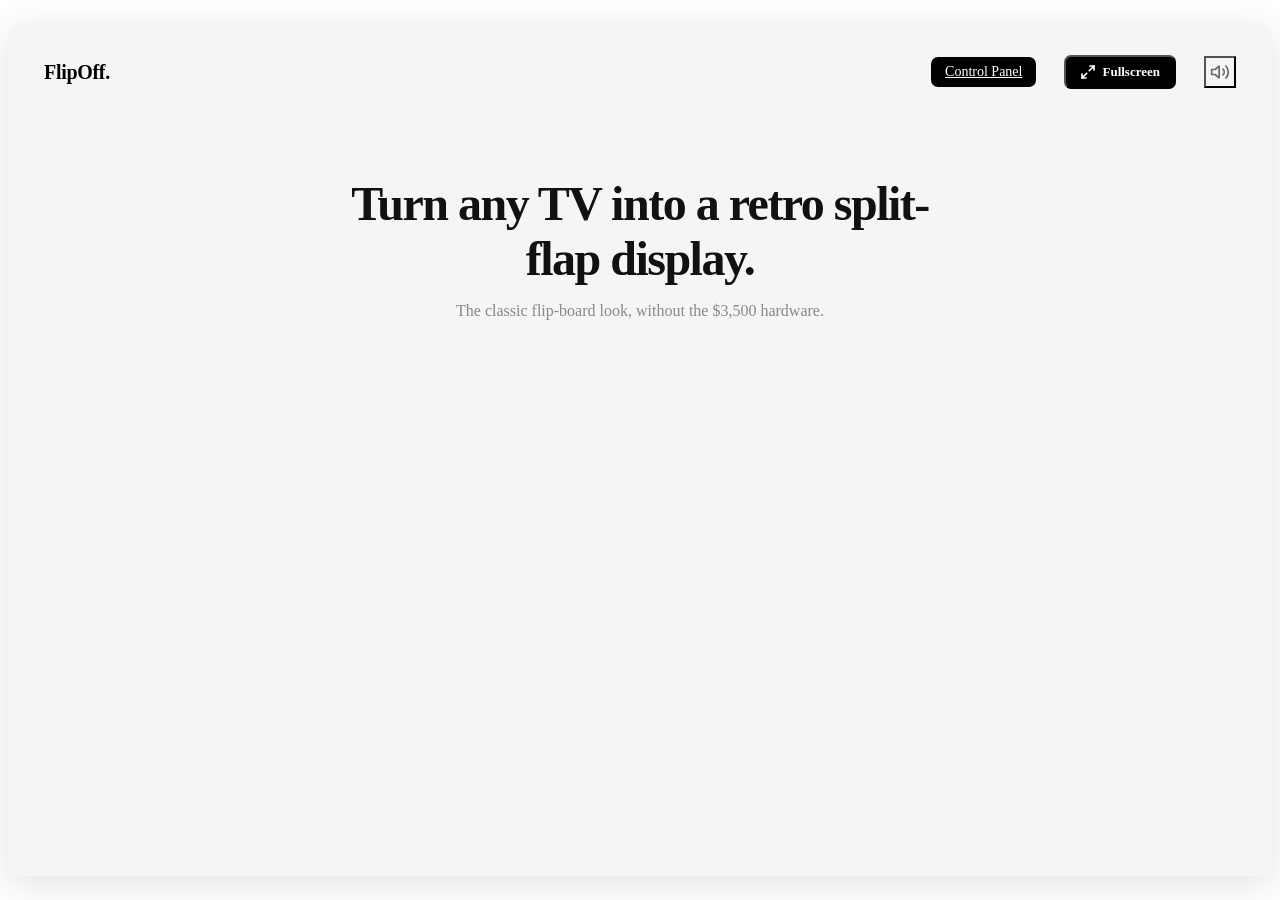
==== index.html @ ccb7f588 "Merge be5b79153ee6d82379eacf5902e89ccac1055d7d into ebd8f2633d97cfde6c48ea0d386c1bfff3093347" ====
<!DOCTYPE html>
<html lang="en">
<head>
  <meta charset="UTF-8">
  <meta name="viewport" content="width=device-width, initial-scale=1.0">
  <meta name="theme-color" content="#111111">
  <title>FlipOff. — Free Split-Flap Display for Any TV</title>
  <link rel="stylesheet" href="css/reset.css">
  <link rel="stylesheet" href="css/layout.css">
  <link rel="stylesheet" href="css/board.css">
  <link rel="stylesheet" href="css/tile.css">
  <link rel="stylesheet" href="css/responsive.css">
</head>
<body>

  <div class="page-frame">
    <!-- Header -->
    <header class="header">
      <div class="header-logo">FlipOff.</div>
      <nav class="header-nav">
        <a href="control.html" target="_blank" class="control-panel-btn">Control Panel</a>
        <button class="fullscreen-btn" id="fullscreen-btn" title="Toggle fullscreen">
          <svg width="16" height="16" viewBox="0 0 24 24" fill="none" stroke="currentColor" stroke-width="2.5" stroke-linecap="round" stroke-linejoin="round">
            <polyline points="15 3 21 3 21 9"></polyline>
            <polyline points="9 21 3 21 3 15"></polyline>
            <line x1="21" y1="3" x2="14" y2="10"></line>
            <line x1="3" y1="21" x2="10" y2="14"></line>
          </svg>
          Fullscreen
        </button>
        <button class="volume-icon" id="volume-btn" title="Toggle sound">
          <svg width="20" height="20" viewBox="0 0 24 24" fill="none" stroke="currentColor" stroke-width="2" stroke-linecap="round" stroke-linejoin="round">
            <polygon points="11 5 6 9 2 9 2 15 6 15 11 19 11 5"></polygon>
            <path d="M19.07 4.93a10 10 0 0 1 0 14.14"></path>
            <path d="M15.54 8.46a5 5 0 0 1 0 7.07"></path>
          </svg>
        </button>
      </nav>
    </header>

    <!-- Hero -->
    <section class="hero">
      <h1>Turn any TV into a retro split-flap display.</h1>
      <p class="subtitle">The classic flip-board look, without the $3,500 hardware.</p>
    </section>

    <!-- Board -->
    <section class="board-section" id="board-container">
    </section>
  </div>

  <script type="module" src="js/main.js"></script>
</body>
</html>
---- css/layout.css ----
/* Page Frame — mock browser window */
.page-frame {
  max-width: 1280px;
  margin: 24px auto;
  background: #F5F5F5;
  border-radius: 16px;
  box-shadow: 0 8px 40px rgba(0, 0, 0, 0.12);
  overflow: hidden;
  min-height: calc(100vh - 48px);
  display: flex;
  flex-direction: column;
}

/* Header */
.header {
  display: flex;
  align-items: center;
  justify-content: space-between;
  padding: 18px 36px;
  height: 60px;
  flex-shrink: 0;
}

.header-logo {
  font-size: 20px;
  font-weight: 800;
  letter-spacing: -0.3px;
}

.header-nav {
  display: flex;
  align-items: center;
  gap: 28px;
}

.header-nav a {
  font-size: 14px;
  font-weight: 500;
  color: #666;
  transition: color 0.2s;
}

.header-nav a:hover {
  color: #000;
}

.volume-icon {
  display: flex;
  align-items: center;
  justify-content: center;
  background: none;
  color: #666;
  padding: 4px;
  transition: color 0.2s;
}

.volume-icon:hover {
  color: #000;
}

.volume-icon.muted svg path:last-child,
.volume-icon.muted svg path:nth-child(2) {
  display: none;
}

/* Hero */
.hero {
  text-align: center;
  padding: 56px 24px 44px;
  flex-shrink: 0;
}

.hero h1 {
  font-size: 48px;
  font-weight: 800;
  letter-spacing: -1.5px;
  line-height: 1.15;
  max-width: 650px;
  margin: 0 auto 14px;
  color: #111;
}

.hero .subtitle {
  font-size: 16px;
  color: #888;
  margin-bottom: 28px;
  font-weight: 400;
}

.hero-cta {
  display: inline-flex;
  align-items: center;
  gap: 10px;
}

.hero-cta input {
  padding: 12px 18px;
  border: 1.5px solid #E0E0E0;
  border-radius: 8px;
  font-size: 14px;
  background: #fff;
  width: 220px;
}

.hero-cta input::placeholder {
  color: #bbb;
}

.hero-cta input:focus {
  border-color: #999;
}

.hero-cta button {
  padding: 12px 22px;
  background: #000;
  color: #fff;
  font-size: 14px;
  font-weight: 600;
  border-radius: 8px;
  white-space: nowrap;
  transition: background 0.2s;
}

.hero-cta button:hover {
  background: #222;
}

/* Board Section */
.board-section {
  flex: 1;
  display: flex;
  justify-content: center;
  align-items: flex-start;
  padding: 0 24px 32px;
}

/* Nav action buttons */
.control-panel-btn,
.fullscreen-btn {
  padding: 7px 14px;
  background: #000;
  color: #fff !important;
  font-size: 13px;
  font-weight: 600;
  border-radius: 7px;
  transition: background 0.2s;
}

.control-panel-btn:hover,
.fullscreen-btn:hover {
  background: #333 !important;
  color: #fff !important;
}

.fullscreen-btn {
  display: inline-flex;
  align-items: center;
  gap: 6px;
  cursor: pointer;
  font-family: inherit;
}

/* Fullscreen: hide header+hero, board fills viewport */
.fullscreen-active .header,
.fullscreen-active .hero {
  display: none;
}

.fullscreen-active .page-frame {
  max-width: 100%;
  margin: 0;
  border-radius: 0;
  background: #111;
  min-height: 100vh;
}

.fullscreen-active .board-section {
  padding: 0;
  height: 100vh;
  align-items: center;
}
---- css/board.css ----
/* Board Container */
.board {
  --tile-size: clamp(36px, 4.2vw, 62px);
  --tile-gap: clamp(3px, 0.3vw, 5px);

  position: relative;
  background: #1A1A1A;
  border-radius: 16px;
  padding: 28px 48px 40px;
  width: 100%;
  box-shadow:
    0 -4px 20px rgba(0, 0, 0, 0.1);
  overflow: hidden;
}

/* Tile Grid */
.tile-grid {
  display: grid;
  grid-template-columns: repeat(var(--grid-cols, 22), var(--tile-size));
  grid-template-rows: repeat(var(--grid-rows, 5), var(--tile-size));
  gap: var(--tile-gap);
  justify-content: center;
}

/* Accent Squares — small stacked blocks in top corners */
.accent-bar {
  position: absolute;
  top: 30px;
  display: flex;
  flex-direction: column;
  gap: 3px;
  z-index: 5;
}

.accent-bar-left {
  left: 18px;
}

.accent-bar-right {
  right: 18px;
}

.accent-segment {
  width: 14px;
  height: 14px;
  border-radius: 2px;
  transition: background-color 0.5s ease;
}

/* Keyboard Shortcut Indicator */
.keyboard-hint {
  position: absolute;
  bottom: 12px;
  left: 16px;
  width: 28px;
  height: 28px;
  border-radius: 50%;
  background: rgba(255, 255, 255, 0.08);
  display: flex;
  align-items: center;
  justify-content: center;
  font-size: 12px;
  font-weight: 700;
  color: rgba(255, 255, 255, 0.35);
  cursor: pointer;
  transition: background 0.2s;
}

.keyboard-hint:hover {
  background: rgba(255, 255, 255, 0.15);
}

/* Shortcuts Overlay */
.shortcuts-overlay {
  display: none;
  position: absolute;
  bottom: 48px;
  left: 16px;
  background: rgba(0, 0, 0, 0.92);
  border: 1px solid rgba(255, 255, 255, 0.1);
  border-radius: 8px;
  padding: 12px 16px;
  font-size: 12px;
  color: rgba(255, 255, 255, 0.7);
  z-index: 10;
  min-width: 180px;
}

.shortcuts-overlay.visible {
  display: block;
}

.shortcuts-overlay div {
  display: flex;
  justify-content: space-between;
  padding: 4px 0;
}

.shortcuts-overlay kbd {
  background: rgba(255, 255, 255, 0.1);
  padding: 1px 6px;
  border-radius: 3px;
  font-family: inherit;
  font-size: 11px;
  margin-left: 16px;
}

/* Fullscreen: fill the screen edge-to-edge */
.fullscreen-active .board {
  border-radius: 0;
  box-shadow: none;
  padding: 24px 36px 36px;
}

/* Scroll indicator at bottom of board */
.board::after {
  content: '';
  position: absolute;
  bottom: 12px;
  left: 50%;
  transform: translateX(-50%);
  width: 40px;
  height: 4px;
  border-radius: 2px;
  background: rgba(255, 255, 255, 0.15);
}
---- css/tile.css ----
/* Tile Wrapper */
.tile {
  width: var(--tile-size);
  height: var(--tile-size);
  perspective: 400px;
  background: #111;
  border-radius: 3px;
  position: relative;
  overflow: hidden;
  box-shadow:
    inset 0 0 0 1px rgba(255, 255, 255, 0.03),
    inset 0 8px 12px rgba(255, 255, 255, 0.02),
    inset 0 -12px 12px rgba(0, 0, 0, 0.32);
}

/* Static and moving halves */
.tile-half {
  position: absolute;
  left: 1px;
  right: 1px;
  height: calc(50% - 1px);
  overflow: hidden;
  background:
    linear-gradient(180deg, rgba(255, 255, 255, 0.05), transparent 30%),
    linear-gradient(180deg, #2C2C2C, #1E1E1E);
  box-shadow: inset 0 1px 2px rgba(255, 255, 255, 0.04);
}

.tile-half-top {
  top: 1px;
  border-radius: 2px 2px 0 0;
}

.tile-half-bottom {
  bottom: 1px;
  border-radius: 0 0 2px 2px;
}

.tile-static-top {
  z-index: 1;
}

.tile-static-bottom {
  z-index: 1;
  background:
    linear-gradient(180deg, rgba(255, 255, 255, 0.02), transparent 40%),
    linear-gradient(180deg, #1F1F1F, #191919);
}

.tile-flap {
  z-index: 3;
  backface-visibility: hidden;
}

.tile-flap-top {
  transform-origin: center bottom;
}

.tile-flap-bottom {
  transform-origin: center top;
  transform: rotateX(90deg);
  background:
    linear-gradient(180deg, rgba(255, 255, 255, 0.06), transparent 35%),
    linear-gradient(180deg, #262626, #1A1A1A);
}

.tile-half span {
  position: absolute;
  left: 0;
  right: 0;
  width: 100%;
  height: var(--tile-size);
  display: flex;
  align-items: center;
  justify-content: center;
  font-size: calc(var(--tile-size) * 0.52);
  font-weight: 700;
  color: #FFFFFF;
  text-transform: uppercase;
  letter-spacing: 0.04em;
  line-height: 1;
  text-shadow: 0 1px 0 rgba(0, 0, 0, 0.45);
  font-family: 'Helvetica Neue', Helvetica, Arial, sans-serif;
}

.tile-half-top span {
  top: 0;
}

.tile-half-bottom span {
  top: calc(var(--tile-size) * -0.5);
}

/* Horizontal Split Line — subtle mechanical seam */
.tile::after {
  content: "";
  position: absolute;
  left: 1px;
  right: 1px;
  top: 50%;
  transform: translateY(-1px);
  z-index: 4;
  height: 1px;
  background: rgba(0, 0, 0, 0.5);
  box-shadow: 0 1px 0 rgba(255, 255, 255, 0.05);
  pointer-events: none;
}

.tile-flap::before {
  content: "";
  position: absolute;
  inset: 0;
  background: linear-gradient(
    180deg,
    rgba(255, 255, 255, 0.08),
    transparent 40%,
    rgba(0, 0, 0, 0.18)
  );
  pointer-events: none;
}

.tile-flap-top::after,
.tile-flap-bottom::after {
  content: "";
  position: absolute;
  inset: 0;
  pointer-events: none;
  opacity: 0;
}

.tile-flap-top::after {
  background: linear-gradient(180deg, transparent, rgba(0, 0, 0, 0.35));
}

.tile-flap-bottom::after {
  background: linear-gradient(180deg, rgba(0, 0, 0, 0.55), transparent 55%);
}

.tile.is-flipping .tile-flap-top {
  animation: flapTop var(--flip-duration, 130ms) cubic-bezier(0.35, 0, 0.2, 1) forwards;
}

.tile.is-flipping .tile-flap-bottom {
  animation: flapBottom var(--flip-duration, 130ms) cubic-bezier(0.2, 0.7, 0.18, 1) forwards;
}

.tile.is-flipping .tile-flap-top::after,
.tile.is-flipping .tile-flap-bottom::after {
  opacity: 1;
}

@keyframes flapTop {
  0% {
    transform: rotateX(0deg);
    filter: brightness(1);
  }
  49% {
    transform: rotateX(-90deg);
    filter: brightness(0.76);
  }
  100% {
    transform: rotateX(-90deg);
    filter: brightness(0.76);
  }
}

@keyframes flapBottom {
  0% {
    transform: rotateX(90deg);
    filter: brightness(0.7);
  }
  49% {
    transform: rotateX(90deg);
    filter: brightness(0.7);
  }
  100% {
    transform: rotateX(0deg);
    filter: brightness(1);
  }
}

/* GPU compositing hint during animation only */
.tile.is-flipping .tile-flap {
  will-change: transform;
}
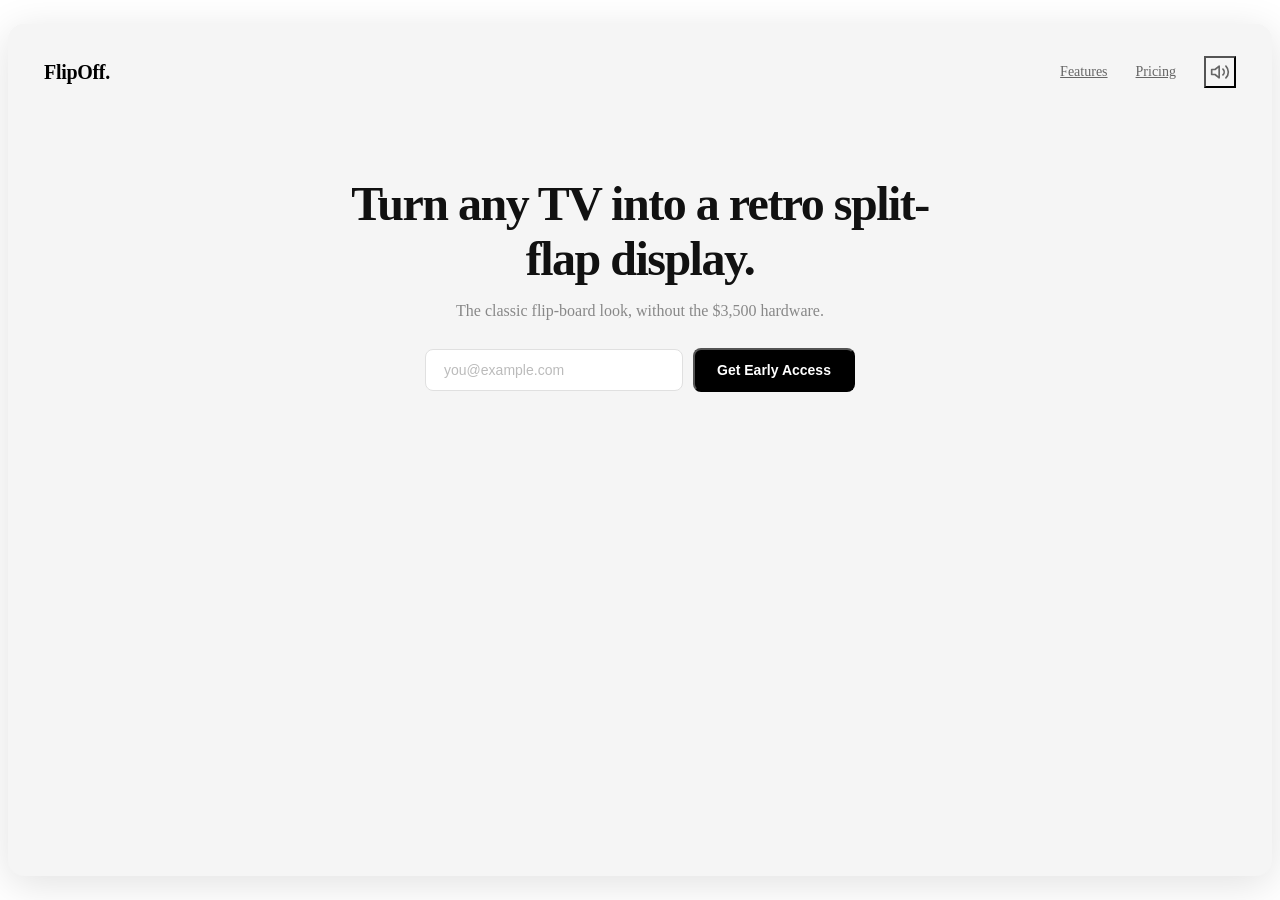
==== commit d567e59f: "Add header and hero section to index.html insignia+" ====
--- a/index.html
+++ b/index.html
@@ -11,23 +11,21 @@
   <link rel="stylesheet" href="css/tile.css">
   <link rel="stylesheet" href="css/responsive.css">
 </head>
+
+
+  
 <body>
 
   <div class="page-frame">
+
+
+    
     <!-- Header -->
     <header class="header">
       <div class="header-logo">FlipOff.</div>
       <nav class="header-nav">
-        <a href="control.html" target="_blank" class="control-panel-btn">Control Panel</a>
-        <button class="fullscreen-btn" id="fullscreen-btn" title="Toggle fullscreen">
-          <svg width="16" height="16" viewBox="0 0 24 24" fill="none" stroke="currentColor" stroke-width="2.5" stroke-linecap="round" stroke-linejoin="round">
-            <polyline points="15 3 21 3 21 9"></polyline>
-            <polyline points="9 21 3 21 3 15"></polyline>
-            <line x1="21" y1="3" x2="14" y2="10"></line>
-            <line x1="3" y1="21" x2="10" y2="14"></line>
-          </svg>
-          Fullscreen
-        </button>
+        <a href="#features">Features</a>
+        <a href="#pricing">Pricing</a>
         <button class="volume-icon" id="volume-btn" title="Toggle sound">
           <svg width="20" height="20" viewBox="0 0 24 24" fill="none" stroke="currentColor" stroke-width="2" stroke-linecap="round" stroke-linejoin="round">
             <polygon points="11 5 6 9 2 9 2 15 6 15 11 19 11 5"></polygon>
@@ -38,17 +36,31 @@
       </nav>
     </header>
 
+
+
+    
     <!-- Hero -->
     <section class="hero">
       <h1>Turn any TV into a retro split-flap display.</h1>
       <p class="subtitle">The classic flip-board look, without the $3,500 hardware.</p>
+      <div class="hero-cta">
+        <input type="email" placeholder="you@example.com">
+        <button id="cta-btn">Get Early Access</button>
+      </div>
     </section>
+
+
+    
 
     <!-- Board -->
     <section class="board-section" id="board-container">
     </section>
   </div>
 
+
+  
   <script type="module" src="js/main.js"></script>
 </body>
 </html>
+
+
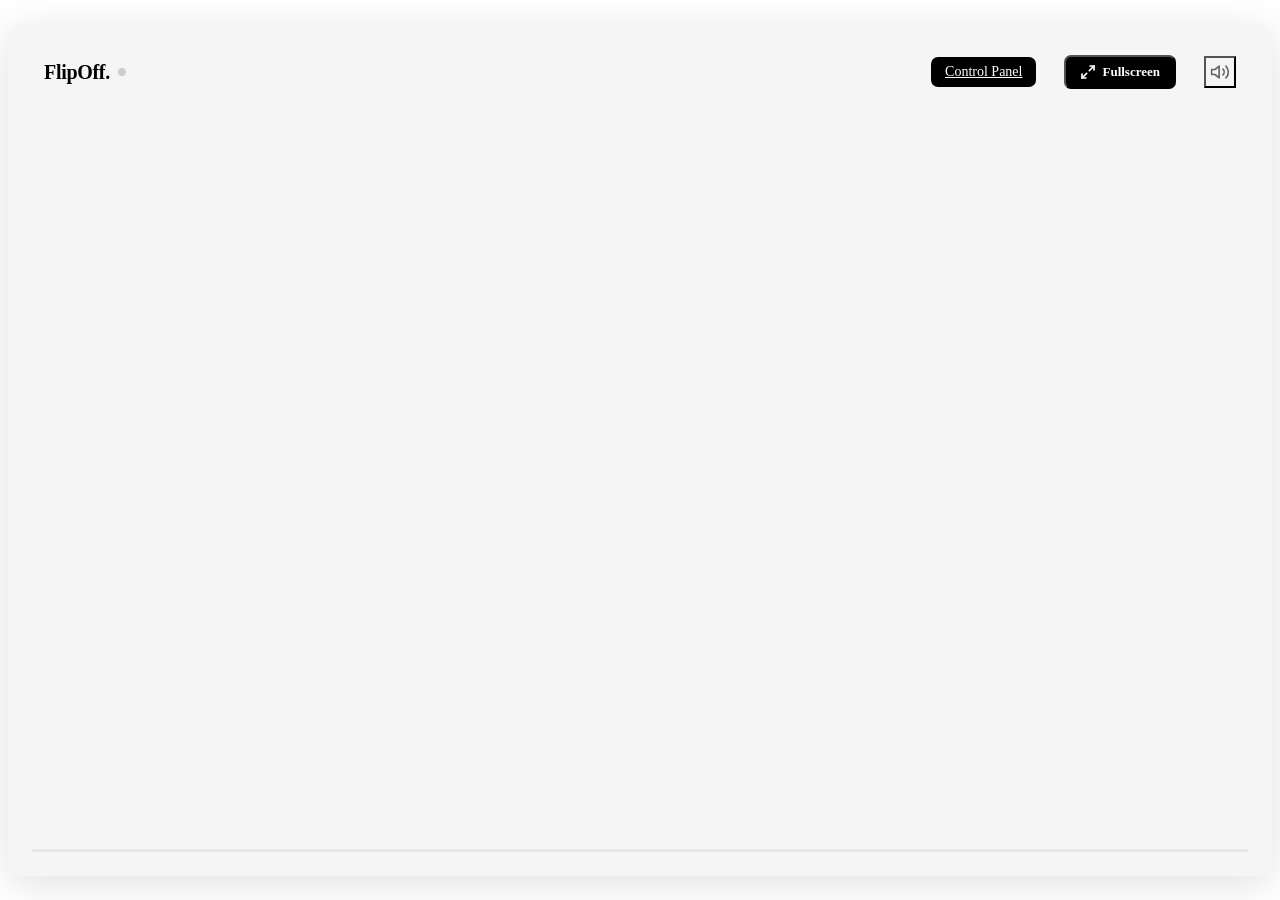
==== commit b35eff83: "Merge 67ab6e579115b501904edce0defa321391e6d91f into ebd8f2633d97cfde6c48ea0d386c1bfff3093347" ====
--- a/index.html
+++ b/index.html
@@ -11,22 +11,28 @@
   <link rel="stylesheet" href="css/tile.css">
   <link rel="stylesheet" href="css/responsive.css">
 </head>
-
-
-  
 <body>
 
   <div class="page-frame">
-
-
-    
     <!-- Header -->
     <header class="header">
-      <div class="header-logo">FlipOff.</div>
+      <div class="header-logo">
+        FlipOff.
+        <span class="config-indicator" id="config-indicator"></span>
+      </div>
       <nav class="header-nav">
-        <a href="#features">Features</a>
-        <a href="#pricing">Pricing</a>
-        <button class="volume-icon" id="volume-btn" title="Toggle sound">
+        <a href="control.html" target="flipoff-control" class="control-panel-btn">Control Panel</a>
+        <a href="/admin" class="control-panel-btn admin-btn" id="admin-btn" style="display:none">Admin</a>
+        <button class="fullscreen-btn" id="fullscreen-btn" aria-label="Toggle fullscreen">
+          <svg width="16" height="16" viewBox="0 0 24 24" fill="none" stroke="currentColor" stroke-width="2.5" stroke-linecap="round" stroke-linejoin="round">
+            <polyline points="15 3 21 3 21 9"></polyline>
+            <polyline points="9 21 3 21 3 15"></polyline>
+            <line x1="21" y1="3" x2="14" y2="10"></line>
+            <line x1="3" y1="21" x2="10" y2="14"></line>
+          </svg>
+          Fullscreen
+        </button>
+        <button class="volume-icon" id="volume-btn" aria-label="Toggle sound">
           <svg width="20" height="20" viewBox="0 0 24 24" fill="none" stroke="currentColor" stroke-width="2" stroke-linecap="round" stroke-linejoin="round">
             <polygon points="11 5 6 9 2 9 2 15 6 15 11 19 11 5"></polygon>
             <path d="M19.07 4.93a10 10 0 0 1 0 14.14"></path>
@@ -36,31 +42,16 @@
       </nav>
     </header>
 
+    <!-- Board -->
+    <main class="board-section" id="board-container" role="status" aria-live="polite" aria-label="Split-flap message display">
+    </main>
 
-
-    
-    <!-- Hero -->
-    <section class="hero">
-      <h1>Turn any TV into a retro split-flap display.</h1>
-      <p class="subtitle">The classic flip-board look, without the $3,500 hardware.</p>
-      <div class="hero-cta">
-        <input type="email" placeholder="you@example.com">
-        <button id="cta-btn">Get Early Access</button>
-      </div>
-    </section>
-
-
-    
-
-    <!-- Board -->
-    <section class="board-section" id="board-container">
-    </section>
+    <!-- Countdown bar (hidden in fullscreen) -->
+    <div class="countdown-bar" id="countdown-bar" role="progressbar" aria-label="Time until next message">
+      <div class="countdown-fill" id="countdown-fill"></div>
+    </div>
   </div>
 
-
-  
   <script type="module" src="js/main.js"></script>
 </body>
 </html>
-
-
--- a/css/layout.css
+++ b/css/layout.css
@@ -25,6 +25,29 @@
   font-size: 20px;
   font-weight: 800;
   letter-spacing: -0.3px;
+  display: flex;
+  align-items: center;
+  gap: 8px;
+}
+
+.config-indicator {
+  display: inline-block;
+  width: 8px;
+  height: 8px;
+  border-radius: 50%;
+  background: #ccc;
+  flex-shrink: 0;
+  transition: background 0.3s, box-shadow 0.3s;
+}
+
+.config-indicator.online {
+  background: #00FF7F;
+  box-shadow: 0 0 6px rgba(0, 255, 127, 0.4);
+}
+
+.config-indicator.offline {
+  background: #FF4D00;
+  box-shadow: 0 0 6px rgba(255, 77, 0, 0.4);
 }
 
 .header-nav {
@@ -63,77 +86,6 @@
   display: none;
 }
 
-/* Hero */
-.hero {
-  text-align: center;
-  padding: 56px 24px 44px;
-  flex-shrink: 0;
-}
-
-.hero h1 {
-  font-size: 48px;
-  font-weight: 800;
-  letter-spacing: -1.5px;
-  line-height: 1.15;
-  max-width: 650px;
-  margin: 0 auto 14px;
-  color: #111;
-}
-
-.hero .subtitle {
-  font-size: 16px;
-  color: #888;
-  margin-bottom: 28px;
-  font-weight: 400;
-}
-
-.hero-cta {
-  display: inline-flex;
-  align-items: center;
-  gap: 10px;
-}
-
-.hero-cta input {
-  padding: 12px 18px;
-  border: 1.5px solid #E0E0E0;
-  border-radius: 8px;
-  font-size: 14px;
-  background: #fff;
-  width: 220px;
-}
-
-.hero-cta input::placeholder {
-  color: #bbb;
-}
-
-.hero-cta input:focus {
-  border-color: #999;
-}
-
-.hero-cta button {
-  padding: 12px 22px;
-  background: #000;
-  color: #fff;
-  font-size: 14px;
-  font-weight: 600;
-  border-radius: 8px;
-  white-space: nowrap;
-  transition: background 0.2s;
-}
-
-.hero-cta button:hover {
-  background: #222;
-}
-
-/* Board Section */
-.board-section {
-  flex: 1;
-  display: flex;
-  justify-content: center;
-  align-items: flex-start;
-  padding: 0 24px 32px;
-}
-
 /* Nav action buttons */
 .control-panel-btn,
 .fullscreen-btn {
@@ -160,9 +112,36 @@
   font-family: inherit;
 }
 
-/* Fullscreen: hide header+hero, board fills viewport */
+/* Board Section */
+.board-section {
+  flex: 1;
+  display: flex;
+  justify-content: center;
+  align-items: flex-start;
+  padding: 0 24px 32px;
+}
+
+/* Countdown progress bar */
+.countdown-bar {
+  height: 3px;
+  background: rgba(0, 0, 0, 0.06);
+  margin: 0 24px 24px;
+  border-radius: 2px;
+  overflow: hidden;
+  flex-shrink: 0;
+}
+
+.countdown-fill {
+  height: 100%;
+  width: 0%;
+  background: #00FF7F;
+  border-radius: 2px;
+  transition: width 0.3s linear;
+}
+
+/* Fullscreen: hide header and countdown, board fills viewport */
 .fullscreen-active .header,
-.fullscreen-active .hero {
+.fullscreen-active .countdown-bar {
   display: none;
 }
 
--- a/css/board.css
+++ b/css/board.css
@@ -83,7 +83,7 @@
   font-size: 12px;
   color: rgba(255, 255, 255, 0.7);
   z-index: 10;
-  min-width: 180px;
+  min-width: 196px;
 }
 
 .shortcuts-overlay.visible {
@@ -93,6 +93,8 @@
 .shortcuts-overlay div {
   display: flex;
   justify-content: space-between;
+  align-items: center;
+  gap: 16px;
   padding: 4px 0;
 }
 
@@ -102,7 +104,11 @@
   border-radius: 3px;
   font-family: inherit;
   font-size: 11px;
-  margin-left: 16px;
+}
+
+.shortcut-sound-mode {
+  color: rgba(255, 255, 255, 0.92);
+  font-weight: 700;
 }
 
 /* Fullscreen: fill the screen edge-to-edge */
--- a/css/responsive.css
+++ b/css/responsive.css
@@ -0,0 +1,109 @@
+/* Large screens / 4K TVs */
+@media (min-width: 2000px) {
+  .board {
+    --tile-size: 65px;
+    --tile-gap: 5px;
+    padding: 36px 36px 48px;
+  }
+
+  .page-frame {
+    max-width: 1600px;
+  }
+}
+
+/* Standard desktop */
+@media (max-width: 1200px) {
+  .board {
+    --tile-size: clamp(32px, 4vw, 50px);
+  }
+
+  .page-frame {
+    margin: 16px;
+  }
+}
+
+/* Tablet */
+@media (max-width: 900px) {
+  .board {
+    --tile-size: clamp(26px, 4.5vw, 40px);
+    padding: 20px 16px 32px;
+    border-radius: 12px;
+  }
+
+  .page-frame {
+    margin: 12px;
+    border-radius: 12px;
+  }
+
+  .header {
+    padding: 14px 20px;
+  }
+
+  .accent-segment {
+    width: 12px;
+    height: 12px;
+  }
+}
+
+/* Mobile */
+@media (max-width: 600px) {
+  .board {
+    --tile-size: clamp(18px, 4vw, 28px);
+    --tile-gap: 2px;
+    padding: 12px 8px 24px;
+  }
+
+  .page-frame {
+    margin: 8px;
+    border-radius: 10px;
+  }
+
+  .header {
+    padding: 10px 16px;
+  }
+
+  .header-logo {
+    font-size: 16px;
+  }
+
+  .header-nav a {
+    font-size: 12px;
+  }
+
+  .accent-bar {
+    display: none;
+  }
+
+  .keyboard-hint {
+    display: none;
+  }
+}
+
+/* Fullscreen mode */
+:fullscreen .page-frame {
+  max-width: none;
+  margin: 0;
+  border-radius: 0;
+  min-height: 100vh;
+  box-shadow: none;
+  background: #111;
+}
+
+:fullscreen .header,
+:fullscreen .countdown-bar {
+  display: none !important;
+}
+
+:fullscreen .board-section {
+  height: 100vh;
+  width: 100vw;
+  display: flex;
+  align-items: center;
+  justify-content: center;
+}
+
+:fullscreen .board {
+  border-radius: 0;
+  box-shadow: none;
+  --tile-size: clamp(44px, 4vw, 70px);
+}
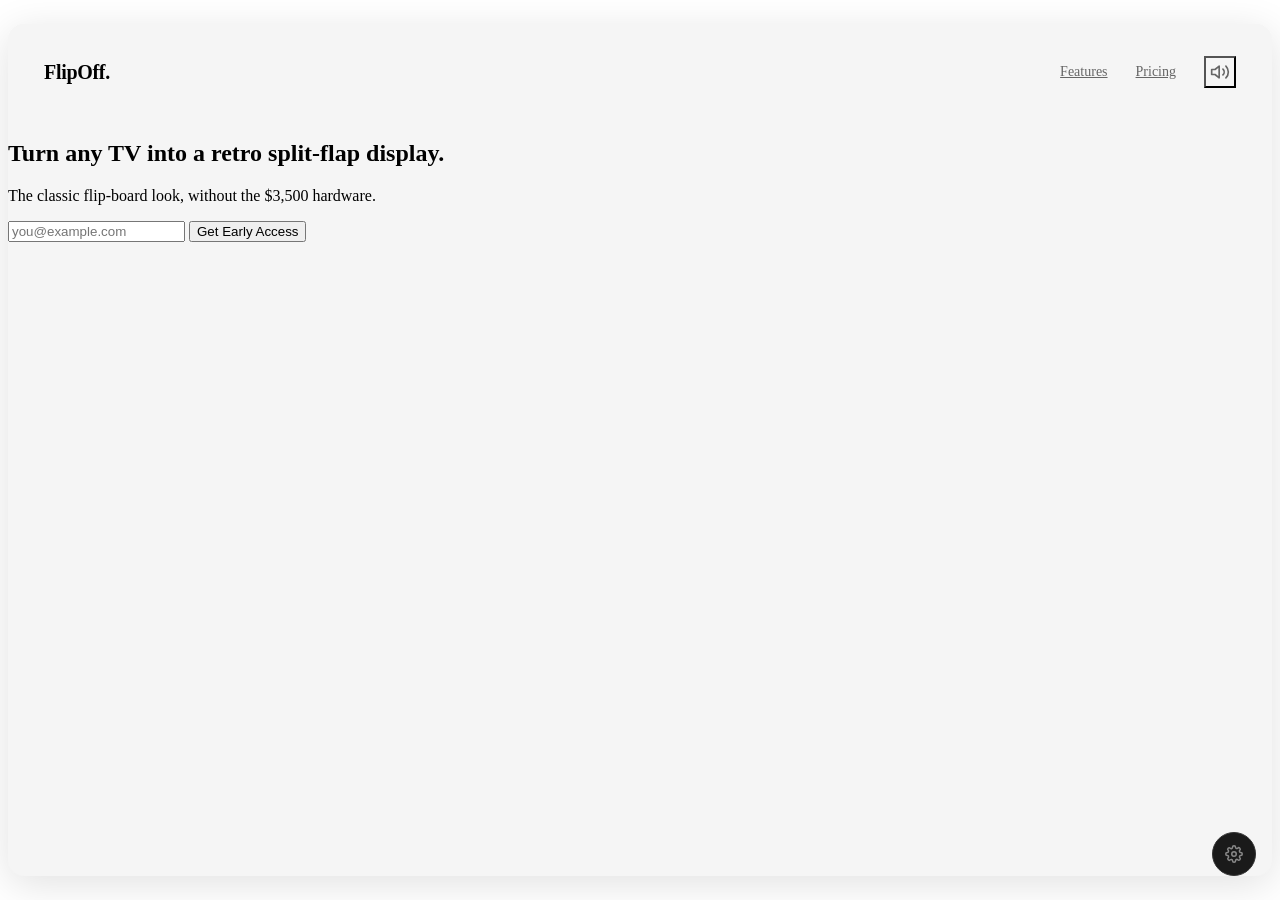
==== commit 74a114f9: "Add responsive controls panel and quote fetching functionality - Introduced a controls panel for dis" ====
--- a/index.html
+++ b/index.html
@@ -10,29 +10,18 @@
   <link rel="stylesheet" href="css/board.css">
   <link rel="stylesheet" href="css/tile.css">
   <link rel="stylesheet" href="css/responsive.css">
+  <link rel="stylesheet" href="css/controls.css">
 </head>
 <body>
 
   <div class="page-frame">
     <!-- Header -->
     <header class="header">
-      <div class="header-logo">
-        FlipOff.
-        <span class="config-indicator" id="config-indicator"></span>
-      </div>
+      <div class="header-logo">FlipOff.</div>
       <nav class="header-nav">
-        <a href="control.html" target="flipoff-control" class="control-panel-btn">Control Panel</a>
-        <a href="/admin" class="control-panel-btn admin-btn" id="admin-btn" style="display:none">Admin</a>
-        <button class="fullscreen-btn" id="fullscreen-btn" aria-label="Toggle fullscreen">
-          <svg width="16" height="16" viewBox="0 0 24 24" fill="none" stroke="currentColor" stroke-width="2.5" stroke-linecap="round" stroke-linejoin="round">
-            <polyline points="15 3 21 3 21 9"></polyline>
-            <polyline points="9 21 3 21 3 15"></polyline>
-            <line x1="21" y1="3" x2="14" y2="10"></line>
-            <line x1="3" y1="21" x2="10" y2="14"></line>
-          </svg>
-          Fullscreen
-        </button>
-        <button class="volume-icon" id="volume-btn" aria-label="Toggle sound">
+        <a href="#features">Features</a>
+        <a href="#pricing">Pricing</a>
+        <button class="volume-icon" id="volume-btn" title="Toggle sound">
           <svg width="20" height="20" viewBox="0 0 24 24" fill="none" stroke="currentColor" stroke-width="2" stroke-linecap="round" stroke-linejoin="round">
             <polygon points="11 5 6 9 2 9 2 15 6 15 11 19 11 5"></polygon>
             <path d="M19.07 4.93a10 10 0 0 1 0 14.14"></path>
@@ -42,13 +31,60 @@
       </nav>
     </header>
 
+    <!-- Hero -->
+    <section class="hero">
+      <h1>Turn any TV into a retro split-flap display.</h1>
+      <p class="subtitle">The classic flip-board look, without the $3,500 hardware.</p>
+      <div class="hero-cta">
+        <input type="email" placeholder="you@example.com">
+        <button id="cta-btn">Get Early Access</button>
+      </div>
+    </section>
+
     <!-- Board -->
-    <main class="board-section" id="board-container" role="status" aria-live="polite" aria-label="Split-flap message display">
-    </main>
+    <section class="board-section" id="board-container">
+    </section>
+  </div>
 
-    <!-- Countdown bar (hidden in fullscreen) -->
-    <div class="countdown-bar" id="countdown-bar" role="progressbar" aria-label="Time until next message">
-      <div class="countdown-fill" id="countdown-fill"></div>
+  <!-- Controls toggle button -->
+  <button id="controls-toggle" title="Display settings" aria-label="Display settings">
+    <svg width="18" height="18" viewBox="0 0 24 24" fill="none" stroke="currentColor" stroke-width="2" stroke-linecap="round" stroke-linejoin="round">
+      <circle cx="12" cy="12" r="3"></circle>
+      <path d="M19.4 15a1.65 1.65 0 0 0 .33 1.82l.06.06a2 2 0 0 1-2.83 2.83l-.06-.06a1.65 1.65 0 0 0-1.82-.33 1.65 1.65 0 0 0-1 1.51V21a2 2 0 0 1-4 0v-.09A1.65 1.65 0 0 0 9 19.4a1.65 1.65 0 0 0-1.82.33l-.06.06a2 2 0 0 1-2.83-2.83l.06-.06A1.65 1.65 0 0 0 4.68 15a1.65 1.65 0 0 0-1.51-1H3a2 2 0 0 1 0-4h.09A1.65 1.65 0 0 0 4.6 9a1.65 1.65 0 0 0-.33-1.82l-.06-.06a2 2 0 0 1 2.83-2.83l.06.06A1.65 1.65 0 0 0 9 4.68a1.65 1.65 0 0 0 1-1.51V3a2 2 0 0 1 4 0v.09a1.65 1.65 0 0 0 1 1.51 1.65 1.65 0 0 0 1.82-.33l.06-.06a2 2 0 0 1 2.83 2.83l-.06.06A1.65 1.65 0 0 0 19.4 9a1.65 1.65 0 0 0 1.51 1H21a2 2 0 0 1 0 4h-.09a1.65 1.65 0 0 0-1.51 1z"></path>
+    </svg>
+  </button>
+
+  <!-- Controls panel -->
+  <div id="controls-panel" role="dialog" aria-label="Display settings">
+    <div class="controls-header">
+      <span class="controls-title">SETTINGS</span>
+      <button id="close-controls" aria-label="Close settings">&times;</button>
+    </div>
+
+    <div class="controls-section">
+      <div class="controls-label">CATEGORY</div>
+      <div class="category-chips">
+        <button class="category-chip active" data-category="all">ALL</button>
+        <button class="category-chip" data-category="motivation">MOTIVATION</button>
+        <button class="category-chip" data-category="wisdom">WISDOM</button>
+        <button class="category-chip" data-category="humor">HUMOR</button>
+        <button class="category-chip" data-category="design">DESIGN</button>
+        <button class="category-chip" data-category="life">LIFE</button>
+        <button class="category-chip" data-category="technology">TECHNOLOGY</button>
+        <button class="category-chip" data-category="success">SUCCESS</button>
+      </div>
+    </div>
+
+    <div class="controls-section">
+      <div class="controls-label">MESSAGE INTERVAL</div>
+      <select id="interval-select" aria-label="How long to show each message">
+        <option value="3">3 sec &mdash; fast</option>
+        <option value="5" selected>5 sec &mdash; default</option>
+        <option value="10">10 sec</option>
+        <option value="20">20 sec</option>
+        <option value="45">45 sec</option>
+        <option value="60">1 min &mdash; slow</option>
+      </select>
     </div>
   </div>
 
--- a/css/responsive.css
+++ b/css/responsive.css
@@ -9,6 +9,10 @@
   .page-frame {
     max-width: 1600px;
   }
+
+  .hero h1 {
+    font-size: 60px;
+  }
 }
 
 /* Standard desktop */
@@ -17,15 +21,19 @@
     --tile-size: clamp(32px, 4vw, 50px);
   }
 
+  .hero h1 {
+    font-size: 42px;
+  }
+
   .page-frame {
     margin: 16px;
   }
 }
 
-/* Tablet */
+/* Tablet — 16-column grid tier (601–900px) */
 @media (max-width: 900px) {
   .board {
-    --tile-size: clamp(26px, 4.5vw, 40px);
+    --tile-size: clamp(26px, 4.2vw, 40px);
     padding: 20px 16px 32px;
     border-radius: 12px;
   }
@@ -39,16 +47,28 @@
     padding: 14px 20px;
   }
 
+  .hero {
+    padding: 36px 16px 28px;
+  }
+
+  .hero h1 {
+    font-size: 32px;
+  }
+
+  .hero .subtitle {
+    font-size: 14px;
+  }
+
   .accent-segment {
     width: 12px;
     height: 12px;
   }
 }
 
-/* Mobile */
+/* Mobile — 12-column grid tier (≤600px) */
 @media (max-width: 600px) {
   .board {
-    --tile-size: clamp(18px, 4vw, 28px);
+    --tile-size: clamp(20px, 5.5vw, 30px);
     --tile-gap: 2px;
     padding: 12px 8px 24px;
   }
@@ -70,6 +90,31 @@
     font-size: 12px;
   }
 
+  .hero h1 {
+    font-size: 22px;
+    letter-spacing: -0.5px;
+  }
+
+  .hero .subtitle {
+    font-size: 13px;
+  }
+
+  .hero-cta {
+    flex-direction: column;
+    gap: 8px;
+    width: 100%;
+    padding: 0 16px;
+  }
+
+  .hero-cta input {
+    width: 100%;
+    border-radius: 8px;
+  }
+
+  .hero-cta button {
+    width: 100%;
+  }
+
   .accent-bar {
     display: none;
   }
@@ -79,7 +124,7 @@
   }
 }
 
-/* Fullscreen mode */
+/* Fullscreen mode — tiles fill the entire viewport */
 :fullscreen .page-frame {
   max-width: none;
   margin: 0;
@@ -90,7 +135,7 @@
 }
 
 :fullscreen .header,
-:fullscreen .countdown-bar {
+:fullscreen .hero {
   display: none !important;
 }
 
@@ -100,10 +145,52 @@
   display: flex;
   align-items: center;
   justify-content: center;
+  padding: 0;
 }
 
+/* Board: fixed, fills entire viewport */
 :fullscreen .board {
+  position: fixed;
+  top: 0; left: 0; right: 0; bottom: 0;
+  width: 100vw !important;
+  height: 100vh !important;
+  padding: 0 !important;
   border-radius: 0;
   box-shadow: none;
-  --tile-size: clamp(44px, 4vw, 70px);
+  --tile-gap: 0px;
+  /* Used for font-size calc — matches JS target tile size */
+  --tile-size: min(
+    calc(100vw / var(--grid-cols, 22)),
+    calc(100vh / var(--grid-rows, 5))
+  );
 }
+
+/* Tile grid: 1fr fills board edge-to-edge */
+:fullscreen .tile-grid {
+  width: 100%;
+  height: 100%;
+  grid-template-columns: repeat(var(--grid-cols, 22), 1fr) !important;
+  grid-template-rows: repeat(var(--grid-rows, 5), 1fr) !important;
+  gap: 0 !important;
+  justify-content: stretch;
+  align-content: stretch;
+}
+
+/* Tiles: stretch to fill grid cell */
+:fullscreen .tile {
+  width: 100%;
+  height: 100%;
+}
+
+/* Font size scales with tile size */
+:fullscreen .tile-front span,
+:fullscreen .tile-back span {
+  font-size: calc(var(--tile-size) * 0.52);
+}
+
+/* Hide decorative elements */
+:fullscreen .accent-bar,
+:fullscreen .keyboard-hint {
+  display: none;
+}
+
--- a/css/controls.css
+++ b/css/controls.css
@@ -0,0 +1,180 @@
+/* ── Controls toggle button ───────────────────────────────────────────────── */
+#controls-toggle {
+  position: fixed;
+  bottom: 24px;
+  right: 24px;
+  z-index: 200;
+
+  width: 44px;
+  height: 44px;
+  border-radius: 50%;
+
+  background: #1a1a1a;
+  border: 1px solid #333;
+  color: #888;
+
+  display: flex;
+  align-items: center;
+  justify-content: center;
+
+  cursor: pointer;
+  transition: color 0.2s, border-color 0.2s, box-shadow 0.2s;
+}
+
+#controls-toggle:hover {
+  color: #00ff7f;
+  border-color: #00ff7f;
+  box-shadow: 0 0 10px rgba(0, 255, 127, 0.25);
+}
+
+/* ── Controls panel ───────────────────────────────────────────────────────── */
+#controls-panel {
+  position: fixed;
+  bottom: 80px;
+  right: 24px;
+  z-index: 200;
+
+  width: 280px;
+  background: #1a1a1a;
+  border: 1px solid #2e2e2e;
+  border-radius: 12px;
+  box-shadow: 0 8px 32px rgba(0, 0, 0, 0.6);
+
+  font-family: 'Courier New', Courier, monospace;
+  color: #ccc;
+
+  /* Hidden by default */
+  opacity: 0;
+  transform: translateY(8px);
+  pointer-events: none;
+  transition: opacity 0.18s ease, transform 0.18s ease;
+}
+
+#controls-panel.open {
+  opacity: 1;
+  transform: translateY(0);
+  pointer-events: auto;
+}
+
+/* ── Panel header ─────────────────────────────────────────────────────────── */
+.controls-header {
+  display: flex;
+  align-items: center;
+  justify-content: space-between;
+  padding: 14px 16px 10px;
+  border-bottom: 1px solid #2e2e2e;
+}
+
+.controls-title {
+  font-size: 11px;
+  font-weight: 700;
+  letter-spacing: 2px;
+  color: #666;
+}
+
+#close-controls {
+  background: none;
+  border: none;
+  color: #555;
+  cursor: pointer;
+  font-size: 16px;
+  line-height: 1;
+  padding: 2px 4px;
+  transition: color 0.15s;
+}
+
+#close-controls:hover {
+  color: #ccc;
+}
+
+/* ── Panel sections ───────────────────────────────────────────────────────── */
+.controls-section {
+  padding: 14px 16px;
+}
+
+.controls-section + .controls-section {
+  border-top: 1px solid #2e2e2e;
+}
+
+.controls-label {
+  font-size: 10px;
+  font-weight: 700;
+  letter-spacing: 2px;
+  color: #555;
+  margin-bottom: 10px;
+}
+
+/* ── Category chips ───────────────────────────────────────────────────────── */
+.category-chips {
+  display: flex;
+  flex-wrap: wrap;
+  gap: 6px;
+}
+
+.category-chip {
+  padding: 5px 10px;
+  border-radius: 4px;
+  border: 1px solid #333;
+  background: #111;
+  color: #888;
+
+  font-family: 'Courier New', Courier, monospace;
+  font-size: 10px;
+  font-weight: 700;
+  letter-spacing: 1px;
+
+  cursor: pointer;
+  transition: color 0.15s, border-color 0.15s, background 0.15s;
+}
+
+.category-chip:hover {
+  color: #ccc;
+  border-color: #555;
+}
+
+.category-chip.active {
+  color: #00ff7f;
+  border-color: #00ff7f;
+  background: rgba(0, 255, 127, 0.08);
+}
+
+/* ── Interval select ──────────────────────────────────────────────────────── */
+#interval-select {
+  width: 100%;
+  padding: 8px 10px;
+  border-radius: 6px;
+  border: 1px solid #333;
+  background: #111;
+  color: #ccc;
+
+  font-family: 'Courier New', Courier, monospace;
+  font-size: 12px;
+  letter-spacing: 0.5px;
+
+  cursor: pointer;
+  appearance: none;
+  -webkit-appearance: none;
+
+  background-image: url("data:image/svg+xml,%3Csvg xmlns='http://www.w3.org/2000/svg' width='12' height='12' viewBox='0 0 24 24' fill='none' stroke='%23666' stroke-width='2'%3E%3Cpolyline points='6 9 12 15 18 9'%3E%3C/polyline%3E%3C/svg%3E");
+  background-repeat: no-repeat;
+  background-position: right 10px center;
+  padding-right: 28px;
+
+  transition: border-color 0.15s;
+}
+
+#interval-select:focus {
+  outline: none;
+  border-color: #00ff7f;
+}
+
+#interval-select option {
+  background: #1a1a1a;
+  color: #ccc;
+}
+
+/* ── Hide controls in fullscreen ──────────────────────────────────────────── */
+:fullscreen #controls-toggle,
+:fullscreen #controls-panel {
+  display: none !important;
+}
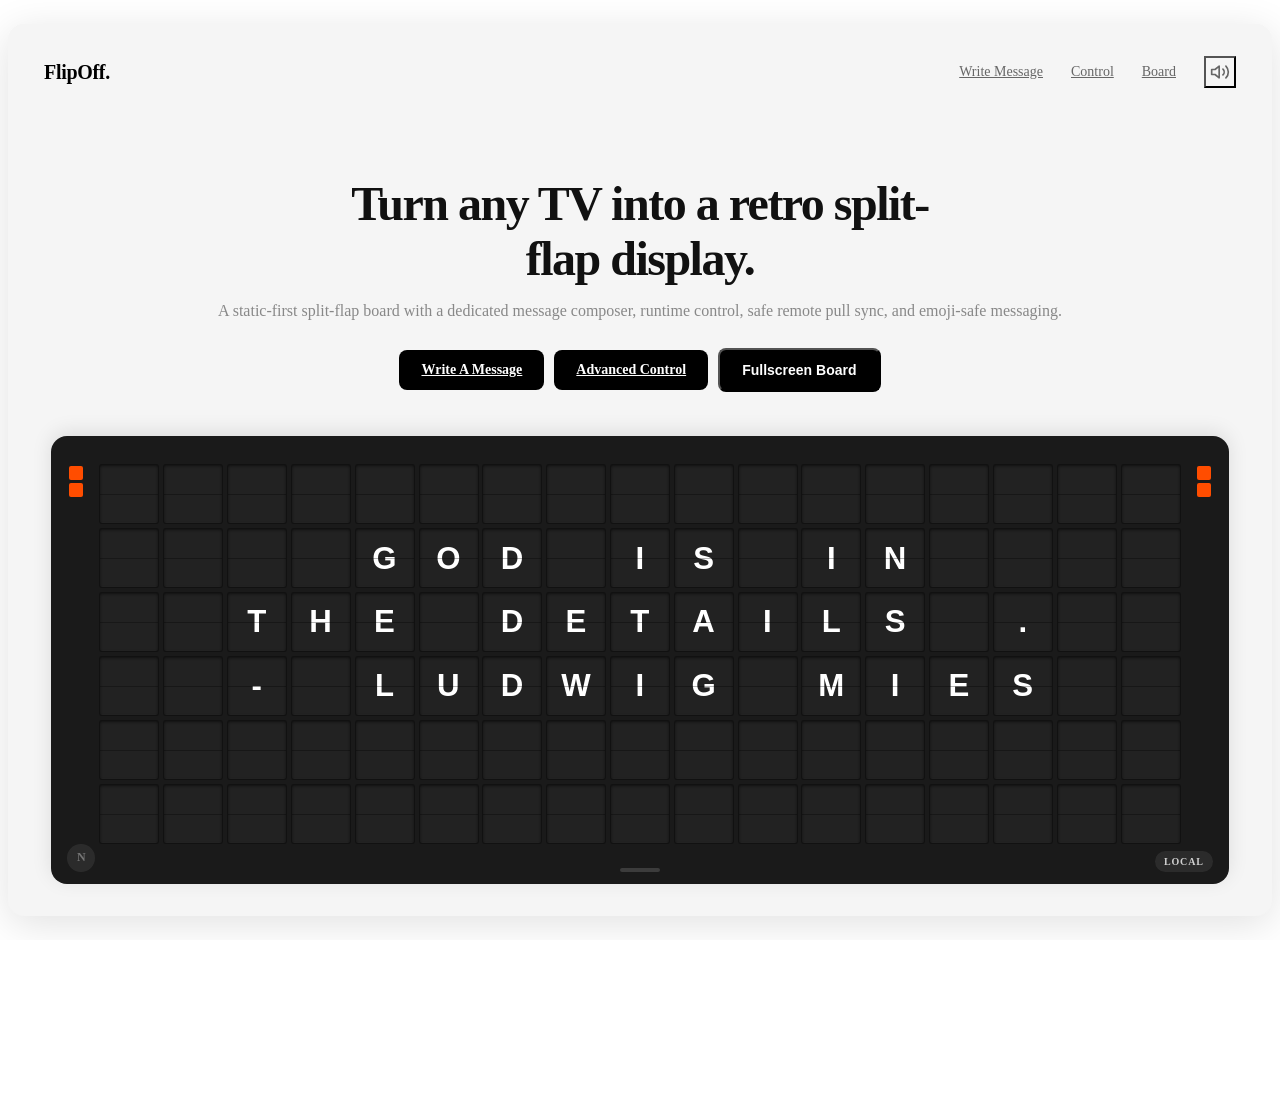
==== commit 0400ec8a: "feat(control): Add live message and adaptive display Add a dedicated message page, advanced runtime " ====
--- a/index.html
+++ b/index.html
@@ -4,24 +4,22 @@
   <meta charset="UTF-8">
   <meta name="viewport" content="width=device-width, initial-scale=1.0">
   <meta name="theme-color" content="#111111">
-  <title>FlipOff. — Free Split-Flap Display for Any TV</title>
+  <title>FlipOff. - Free Split-Flap Display for Any TV</title>
   <link rel="stylesheet" href="css/reset.css">
   <link rel="stylesheet" href="css/layout.css">
   <link rel="stylesheet" href="css/board.css">
   <link rel="stylesheet" href="css/tile.css">
   <link rel="stylesheet" href="css/responsive.css">
-  <link rel="stylesheet" href="css/controls.css">
 </head>
 <body>
-
   <div class="page-frame">
-    <!-- Header -->
     <header class="header">
       <div class="header-logo">FlipOff.</div>
       <nav class="header-nav">
-        <a href="#features">Features</a>
-        <a href="#pricing">Pricing</a>
-        <button class="volume-icon" id="volume-btn" title="Toggle sound">
+        <a href="message.html">Write Message</a>
+        <a href="control.html">Control</a>
+        <a href="#board-container">Board</a>
+        <button class="volume-icon" id="volume-btn" title="Cycle sound mode">
           <svg width="20" height="20" viewBox="0 0 24 24" fill="none" stroke="currentColor" stroke-width="2" stroke-linecap="round" stroke-linejoin="round">
             <polygon points="11 5 6 9 2 9 2 15 6 15 11 19 11 5"></polygon>
             <path d="M19.07 4.93a10 10 0 0 1 0 14.14"></path>
@@ -31,61 +29,18 @@
       </nav>
     </header>
 
-    <!-- Hero -->
     <section class="hero">
       <h1>Turn any TV into a retro split-flap display.</h1>
-      <p class="subtitle">The classic flip-board look, without the $3,500 hardware.</p>
+      <p class="subtitle">A static-first split-flap board with a dedicated message composer, runtime control, safe remote pull sync, and emoji-safe messaging.</p>
       <div class="hero-cta">
-        <input type="email" placeholder="you@example.com">
-        <button id="cta-btn">Get Early Access</button>
+        <a class="button-link" href="message.html">Write A Message</a>
+        <a class="button-link" href="control.html">Advanced Control</a>
+        <button id="cta-btn">Fullscreen Board</button>
       </div>
     </section>
 
-    <!-- Board -->
     <section class="board-section" id="board-container">
     </section>
-  </div>
-
-  <!-- Controls toggle button -->
-  <button id="controls-toggle" title="Display settings" aria-label="Display settings">
-    <svg width="18" height="18" viewBox="0 0 24 24" fill="none" stroke="currentColor" stroke-width="2" stroke-linecap="round" stroke-linejoin="round">
-      <circle cx="12" cy="12" r="3"></circle>
-      <path d="M19.4 15a1.65 1.65 0 0 0 .33 1.82l.06.06a2 2 0 0 1-2.83 2.83l-.06-.06a1.65 1.65 0 0 0-1.82-.33 1.65 1.65 0 0 0-1 1.51V21a2 2 0 0 1-4 0v-.09A1.65 1.65 0 0 0 9 19.4a1.65 1.65 0 0 0-1.82.33l-.06.06a2 2 0 0 1-2.83-2.83l.06-.06A1.65 1.65 0 0 0 4.68 15a1.65 1.65 0 0 0-1.51-1H3a2 2 0 0 1 0-4h.09A1.65 1.65 0 0 0 4.6 9a1.65 1.65 0 0 0-.33-1.82l-.06-.06a2 2 0 0 1 2.83-2.83l.06.06A1.65 1.65 0 0 0 9 4.68a1.65 1.65 0 0 0 1-1.51V3a2 2 0 0 1 4 0v.09a1.65 1.65 0 0 0 1 1.51 1.65 1.65 0 0 0 1.82-.33l.06-.06a2 2 0 0 1 2.83 2.83l-.06.06A1.65 1.65 0 0 0 19.4 9a1.65 1.65 0 0 0 1.51 1H21a2 2 0 0 1 0 4h-.09a1.65 1.65 0 0 0-1.51 1z"></path>
-    </svg>
-  </button>
-
-  <!-- Controls panel -->
-  <div id="controls-panel" role="dialog" aria-label="Display settings">
-    <div class="controls-header">
-      <span class="controls-title">SETTINGS</span>
-      <button id="close-controls" aria-label="Close settings">&times;</button>
-    </div>
-
-    <div class="controls-section">
-      <div class="controls-label">CATEGORY</div>
-      <div class="category-chips">
-        <button class="category-chip active" data-category="all">ALL</button>
-        <button class="category-chip" data-category="motivation">MOTIVATION</button>
-        <button class="category-chip" data-category="wisdom">WISDOM</button>
-        <button class="category-chip" data-category="humor">HUMOR</button>
-        <button class="category-chip" data-category="design">DESIGN</button>
-        <button class="category-chip" data-category="life">LIFE</button>
-        <button class="category-chip" data-category="technology">TECHNOLOGY</button>
-        <button class="category-chip" data-category="success">SUCCESS</button>
-      </div>
-    </div>
-
-    <div class="controls-section">
-      <div class="controls-label">MESSAGE INTERVAL</div>
-      <select id="interval-select" aria-label="How long to show each message">
-        <option value="3">3 sec &mdash; fast</option>
-        <option value="5" selected>5 sec &mdash; default</option>
-        <option value="10">10 sec</option>
-        <option value="20">20 sec</option>
-        <option value="45">45 sec</option>
-        <option value="60">1 min &mdash; slow</option>
-      </select>
-    </div>
   </div>
 
   <script type="module" src="js/main.js"></script>
--- a/css/layout.css
+++ b/css/layout.css
@@ -25,29 +25,6 @@
   font-size: 20px;
   font-weight: 800;
   letter-spacing: -0.3px;
-  display: flex;
-  align-items: center;
-  gap: 8px;
-}
-
-.config-indicator {
-  display: inline-block;
-  width: 8px;
-  height: 8px;
-  border-radius: 50%;
-  background: #ccc;
-  flex-shrink: 0;
-  transition: background 0.3s, box-shadow 0.3s;
-}
-
-.config-indicator.online {
-  background: #00FF7F;
-  box-shadow: 0 0 6px rgba(0, 255, 127, 0.4);
-}
-
-.config-indicator.offline {
-  background: #FF4D00;
-  box-shadow: 0 0 6px rgba(255, 77, 0, 0.4);
 }
 
 .header-nav {
@@ -86,30 +63,96 @@
   display: none;
 }
 
-/* Nav action buttons */
-.control-panel-btn,
-.fullscreen-btn {
-  padding: 7px 14px;
+/* Hero */
+.hero {
+  text-align: center;
+  padding: 56px 24px 44px;
+  flex-shrink: 0;
+}
+
+.hero h1 {
+  font-size: 48px;
+  font-weight: 800;
+  letter-spacing: -1.5px;
+  line-height: 1.15;
+  max-width: 650px;
+  margin: 0 auto 14px;
+  color: #111;
+}
+
+.hero .subtitle {
+  font-size: 16px;
+  color: #888;
+  margin-bottom: 28px;
+  font-weight: 400;
+}
+
+.hero-cta {
+  display: inline-flex;
+  align-items: center;
+  gap: 10px;
+}
+
+.button-link {
+  display: inline-flex;
+  align-items: center;
+  justify-content: center;
+  padding: 12px 22px;
   background: #000;
-  color: #fff !important;
-  font-size: 13px;
+  color: #fff;
+  font-size: 14px;
   font-weight: 600;
-  border-radius: 7px;
+  border-radius: 8px;
+  white-space: nowrap;
   transition: background 0.2s;
 }
 
-.control-panel-btn:hover,
-.fullscreen-btn:hover {
-  background: #333 !important;
-  color: #fff !important;
+.button-link:hover {
+  background: #222;
 }
 
-.fullscreen-btn {
-  display: inline-flex;
-  align-items: center;
-  gap: 6px;
-  cursor: pointer;
-  font-family: inherit;
+.hero-cta input {
+  padding: 12px 18px;
+  border: 1.5px solid #E0E0E0;
+  border-radius: 8px;
+  font-size: 14px;
+  background: #fff;
+  width: 220px;
+}
+
+.hero-cta input::placeholder {
+  color: #bbb;
+}
+
+.hero-cta input:focus {
+  border-color: #999;
+}
+
+.hero-cta button {
+  padding: 12px 22px;
+  background: #000;
+  color: #fff;
+  font-size: 14px;
+  font-weight: 600;
+  border-radius: 8px;
+  white-space: nowrap;
+  transition: background 0.2s;
+}
+
+.hero-cta button:hover {
+  background: #222;
+}
+
+.control-body {
+  background: #ECE8E1;
+}
+
+.control-frame {
+  max-width: 1440px;
+}
+
+.control-header {
+  border-bottom: 1px solid rgba(0, 0, 0, 0.06);
 }
 
 /* Board Section */
@@ -121,36 +164,10 @@
   padding: 0 24px 32px;
 }
 
-/* Countdown progress bar */
-.countdown-bar {
-  height: 3px;
-  background: rgba(0, 0, 0, 0.06);
-  margin: 0 24px 24px;
-  border-radius: 2px;
-  overflow: hidden;
-  flex-shrink: 0;
-}
-
-.countdown-fill {
-  height: 100%;
-  width: 0%;
-  background: #00FF7F;
-  border-radius: 2px;
-  transition: width 0.3s linear;
-}
-
-/* Fullscreen: hide header and countdown, board fills viewport */
+/* Fullscreen: hide header+hero, board fills viewport */
 .fullscreen-active .header,
-.fullscreen-active .countdown-bar {
+.fullscreen-active .hero {
   display: none;
-}
-
-.fullscreen-active .page-frame {
-  max-width: 100%;
-  margin: 0;
-  border-radius: 0;
-  background: #111;
-  min-height: 100vh;
 }
 
 .fullscreen-active .board-section {
--- a/css/board.css
+++ b/css/board.css
@@ -7,7 +7,6 @@
   background: #1A1A1A;
   border-radius: 16px;
   padding: 28px 48px 40px;
-  width: 100%;
   box-shadow:
     0 -4px 20px rgba(0, 0, 0, 0.1);
   overflow: hidden;
@@ -83,7 +82,7 @@
   font-size: 12px;
   color: rgba(255, 255, 255, 0.7);
   z-index: 10;
-  min-width: 196px;
+  min-width: 180px;
 }
 
 .shortcuts-overlay.visible {
@@ -93,8 +92,6 @@
 .shortcuts-overlay div {
   display: flex;
   justify-content: space-between;
-  align-items: center;
-  gap: 16px;
   padding: 4px 0;
 }
 
@@ -104,18 +101,7 @@
   border-radius: 3px;
   font-family: inherit;
   font-size: 11px;
-}
-
-.shortcut-sound-mode {
-  color: rgba(255, 255, 255, 0.92);
-  font-weight: 700;
-}
-
-/* Fullscreen: fill the screen edge-to-edge */
-.fullscreen-active .board {
-  border-radius: 0;
-  box-shadow: none;
-  padding: 24px 36px 36px;
+  margin-left: 16px;
 }
 
 /* Scroll indicator at bottom of board */
@@ -130,3 +116,53 @@
   border-radius: 2px;
   background: rgba(255, 255, 255, 0.15);
 }
+
+.hint-key {
+  display: inline-flex;
+  align-items: center;
+  justify-content: center;
+}
+
+.hint-sound {
+  display: none;
+}
+
+.shortcuts-overlay {
+  min-width: 210px;
+}
+
+.shortcuts-overlay div {
+  align-items: center;
+  gap: 14px;
+}
+
+.shortcuts-overlay strong {
+  font-size: 11px;
+  letter-spacing: 0.08em;
+  color: rgba(255, 255, 255, 0.9);
+}
+
+.shortcuts-overlay kbd {
+  margin-left: 0;
+}
+
+.remote-badge {
+  position: absolute;
+  right: 16px;
+  bottom: 12px;
+  padding: 5px 9px;
+  border-radius: 999px;
+  font-size: 10px;
+  font-weight: 700;
+  letter-spacing: 0.08em;
+  color: rgba(255, 255, 255, 0.78);
+  background: rgba(255, 255, 255, 0.08);
+}
+
+.remote-badge-ok {
+  background: rgba(0, 255, 140, 0.14);
+}
+
+.remote-badge-error {
+  background: rgba(255, 81, 47, 0.18);
+}
--- a/css/tile.css
+++ b/css/tile.css
@@ -1,185 +1,145 @@
 /* Tile Wrapper */
 .tile {
+  position: relative;
   width: var(--tile-size);
   height: var(--tile-size);
   perspective: 400px;
   background: #111;
   border-radius: 3px;
-  position: relative;
   overflow: hidden;
-  box-shadow:
-    inset 0 0 0 1px rgba(255, 255, 255, 0.03),
-    inset 0 8px 12px rgba(255, 255, 255, 0.02),
-    inset 0 -12px 12px rgba(0, 0, 0, 0.32);
 }
 
-/* Static and moving halves */
+.tile-static-face,
 .tile-half {
   position: absolute;
+  inset: 1px;
+  backface-visibility: hidden;
+  background: #222;
+  border-radius: 2px;
+  box-shadow:
+    inset 0 1px 3px rgba(0, 0, 0, 0.5),
+    inset 0 -1px 1px rgba(255, 255, 255, 0.02);
+  overflow: hidden;
+}
+
+.tile-static-face {
+  display: flex;
+  align-items: center;
+  justify-content: center;
+}
+
+.tile-static-face::after,
+.tile-half::after {
+  content: '';
+  position: absolute;
+  left: 0;
+  right: 0;
+  top: 50%;
+  height: 1px;
+  background: rgba(0, 0, 0, 0.3);
+  pointer-events: none;
+}
+
+.tile-static-face::before,
+.tile-half::before {
+  content: '';
+  position: absolute;
+  inset: 0;
+  background: linear-gradient(
+    180deg,
+    transparent 0%,
+    rgba(255, 255, 255, 0.08) 45%,
+    rgba(255, 255, 255, 0.15) 50%,
+    rgba(255, 255, 255, 0.08) 55%,
+    transparent 100%
+  );
+  opacity: 0;
+  pointer-events: none;
+  transition: opacity 0.15s;
+}
+
+.tile-half {
   left: 1px;
   right: 1px;
   height: calc(50% - 1px);
-  overflow: hidden;
-  background:
-    linear-gradient(180deg, rgba(255, 255, 255, 0.05), transparent 30%),
-    linear-gradient(180deg, #2C2C2C, #1E1E1E);
-  box-shadow: inset 0 1px 2px rgba(255, 255, 255, 0.04);
-}
-
-.tile-half-top {
-  top: 1px;
-  border-radius: 2px 2px 0 0;
-}
-
-.tile-half-bottom {
-  bottom: 1px;
-  border-radius: 0 0 2px 2px;
-}
-
-.tile-static-top {
-  z-index: 1;
-}
-
-.tile-static-bottom {
-  z-index: 1;
-  background:
-    linear-gradient(180deg, rgba(255, 255, 255, 0.02), transparent 40%),
-    linear-gradient(180deg, #1F1F1F, #191919);
-}
-
-.tile-flap {
+  visibility: hidden;
+  pointer-events: none;
   z-index: 3;
-  backface-visibility: hidden;
+  background: var(--tile-step-color, #222);
 }
 
 .tile-flap-top {
-  transform-origin: center bottom;
+  top: 1px;
+  transform-origin: bottom center;
 }
 
 .tile-flap-bottom {
-  transform-origin: center top;
-  transform: rotateX(90deg);
-  background:
-    linear-gradient(180deg, rgba(255, 255, 255, 0.06), transparent 35%),
-    linear-gradient(180deg, #262626, #1A1A1A);
+  bottom: 1px;
+  transform-origin: top center;
 }
 
-.tile-half span {
-  position: absolute;
-  left: 0;
-  right: 0;
-  width: 100%;
-  height: var(--tile-size);
-  display: flex;
-  align-items: center;
-  justify-content: center;
+.tile-char {
   font-size: calc(var(--tile-size) * 0.52);
   font-weight: 700;
   color: #FFFFFF;
   text-transform: uppercase;
-  letter-spacing: 0.04em;
+  letter-spacing: 0.5px;
   line-height: 1;
-  text-shadow: 0 1px 0 rgba(0, 0, 0, 0.45);
-  font-family: 'Helvetica Neue', Helvetica, Arial, sans-serif;
+  font-family: 'Helvetica Neue', Helvetica, Arial, 'Segoe UI Emoji', 'Apple Color Emoji', 'Noto Color Emoji', sans-serif;
+  user-select: none;
 }
 
-.tile-half-top span {
-  top: 0;
+.tile-static-face .tile-char {
+  position: static;
 }
 
-.tile-half-bottom span {
-  top: calc(var(--tile-size) * -0.5);
+.tile-half .tile-char {
+  position: absolute;
+  left: 50%;
 }
 
-/* Horizontal Split Line — subtle mechanical seam */
-.tile::after {
-  content: "";
-  position: absolute;
-  left: 1px;
-  right: 1px;
-  top: 50%;
-  transform: translateY(-1px);
-  z-index: 4;
-  height: 1px;
-  background: rgba(0, 0, 0, 0.5);
-  box-shadow: 0 1px 0 rgba(255, 255, 255, 0.05);
-  pointer-events: none;
+.tile-flap-top .tile-char {
+  top: 100%;
+  transform: translate(-50%, -50%);
 }
 
-.tile-flap::before {
-  content: "";
-  position: absolute;
-  inset: 0;
-  background: linear-gradient(
-    180deg,
-    rgba(255, 255, 255, 0.08),
-    transparent 40%,
-    rgba(0, 0, 0, 0.18)
-  );
-  pointer-events: none;
+.tile-flap-bottom .tile-char {
+  top: 0;
+  transform: translate(-50%, -50%);
 }
 
-.tile-flap-top::after,
-.tile-flap-bottom::after {
-  content: "";
-  position: absolute;
-  inset: 0;
-  pointer-events: none;
-  opacity: 0;
+.tile.flip-top-active .tile-flap-top,
+.tile.flip-bottom-active .tile-flap-bottom {
+  visibility: visible;
 }
 
-.tile-flap-top::after {
-  background: linear-gradient(180deg, transparent, rgba(0, 0, 0, 0.35));
+.tile.flip-top-active .tile-flap-top::before,
+.tile.flip-bottom-active .tile-flap-bottom::before {
+  opacity: 1;
 }
 
-.tile-flap-bottom::after {
-  background: linear-gradient(180deg, rgba(0, 0, 0, 0.55), transparent 55%);
+.tile.flip-top-active .tile-flap-top {
+  animation: flapTop var(--flip-duration, 135ms) ease-in forwards;
 }
 
-.tile.is-flipping .tile-flap-top {
-  animation: flapTop var(--flip-duration, 130ms) cubic-bezier(0.35, 0, 0.2, 1) forwards;
-}
-
-.tile.is-flipping .tile-flap-bottom {
-  animation: flapBottom var(--flip-duration, 130ms) cubic-bezier(0.2, 0.7, 0.18, 1) forwards;
-}
-
-.tile.is-flipping .tile-flap-top::after,
-.tile.is-flipping .tile-flap-bottom::after {
-  opacity: 1;
+.tile.flip-bottom-active .tile-flap-bottom {
+  animation: flapBottom var(--flip-duration, 135ms) ease-out forwards;
 }
 
 @keyframes flapTop {
   0% {
     transform: rotateX(0deg);
-    filter: brightness(1);
-  }
-  49% {
-    transform: rotateX(-90deg);
-    filter: brightness(0.76);
   }
   100% {
     transform: rotateX(-90deg);
-    filter: brightness(0.76);
   }
 }
 
 @keyframes flapBottom {
   0% {
     transform: rotateX(90deg);
-    filter: brightness(0.7);
-  }
-  49% {
-    transform: rotateX(90deg);
-    filter: brightness(0.7);
   }
   100% {
     transform: rotateX(0deg);
-    filter: brightness(1);
   }
 }
-
-/* GPU compositing hint during animation only */
-.tile.is-flipping .tile-flap {
-  will-change: transform;
-}
--- a/css/responsive.css
+++ b/css/responsive.css
@@ -30,10 +30,10 @@
   }
 }
 
-/* Tablet — 16-column grid tier (601–900px) */
+/* Tablet */
 @media (max-width: 900px) {
   .board {
-    --tile-size: clamp(26px, 4.2vw, 40px);
+    --tile-size: clamp(26px, 4.5vw, 40px);
     padding: 20px 16px 32px;
     border-radius: 12px;
   }
@@ -65,10 +65,10 @@
   }
 }
 
-/* Mobile — 12-column grid tier (≤600px) */
+/* Mobile */
 @media (max-width: 600px) {
   .board {
-    --tile-size: clamp(20px, 5.5vw, 30px);
+    --tile-size: clamp(18px, 4vw, 28px);
     --tile-gap: 2px;
     padding: 12px 8px 24px;
   }
@@ -115,6 +115,10 @@
     width: 100%;
   }
 
+  .button-link {
+    width: 100%;
+  }
+
   .accent-bar {
     display: none;
   }
@@ -124,7 +128,7 @@
   }
 }
 
-/* Fullscreen mode — tiles fill the entire viewport */
+/* Fullscreen mode */
 :fullscreen .page-frame {
   max-width: none;
   margin: 0;
@@ -145,52 +149,10 @@
   display: flex;
   align-items: center;
   justify-content: center;
-  padding: 0;
 }
 
-/* Board: fixed, fills entire viewport */
 :fullscreen .board {
-  position: fixed;
-  top: 0; left: 0; right: 0; bottom: 0;
-  width: 100vw !important;
-  height: 100vh !important;
-  padding: 0 !important;
   border-radius: 0;
   box-shadow: none;
-  --tile-gap: 0px;
-  /* Used for font-size calc — matches JS target tile size */
-  --tile-size: min(
-    calc(100vw / var(--grid-cols, 22)),
-    calc(100vh / var(--grid-rows, 5))
-  );
+  --tile-size: clamp(44px, 4vw, 70px);
 }
-
-/* Tile grid: 1fr fills board edge-to-edge */
-:fullscreen .tile-grid {
-  width: 100%;
-  height: 100%;
-  grid-template-columns: repeat(var(--grid-cols, 22), 1fr) !important;
-  grid-template-rows: repeat(var(--grid-rows, 5), 1fr) !important;
-  gap: 0 !important;
-  justify-content: stretch;
-  align-content: stretch;
-}
-
-/* Tiles: stretch to fill grid cell */
-:fullscreen .tile {
-  width: 100%;
-  height: 100%;
-}
-
-/* Font size scales with tile size */
-:fullscreen .tile-front span,
-:fullscreen .tile-back span {
-  font-size: calc(var(--tile-size) * 0.52);
-}
-
-/* Hide decorative elements */
-:fullscreen .accent-bar,
-:fullscreen .keyboard-hint {
-  display: none;
-}
-
